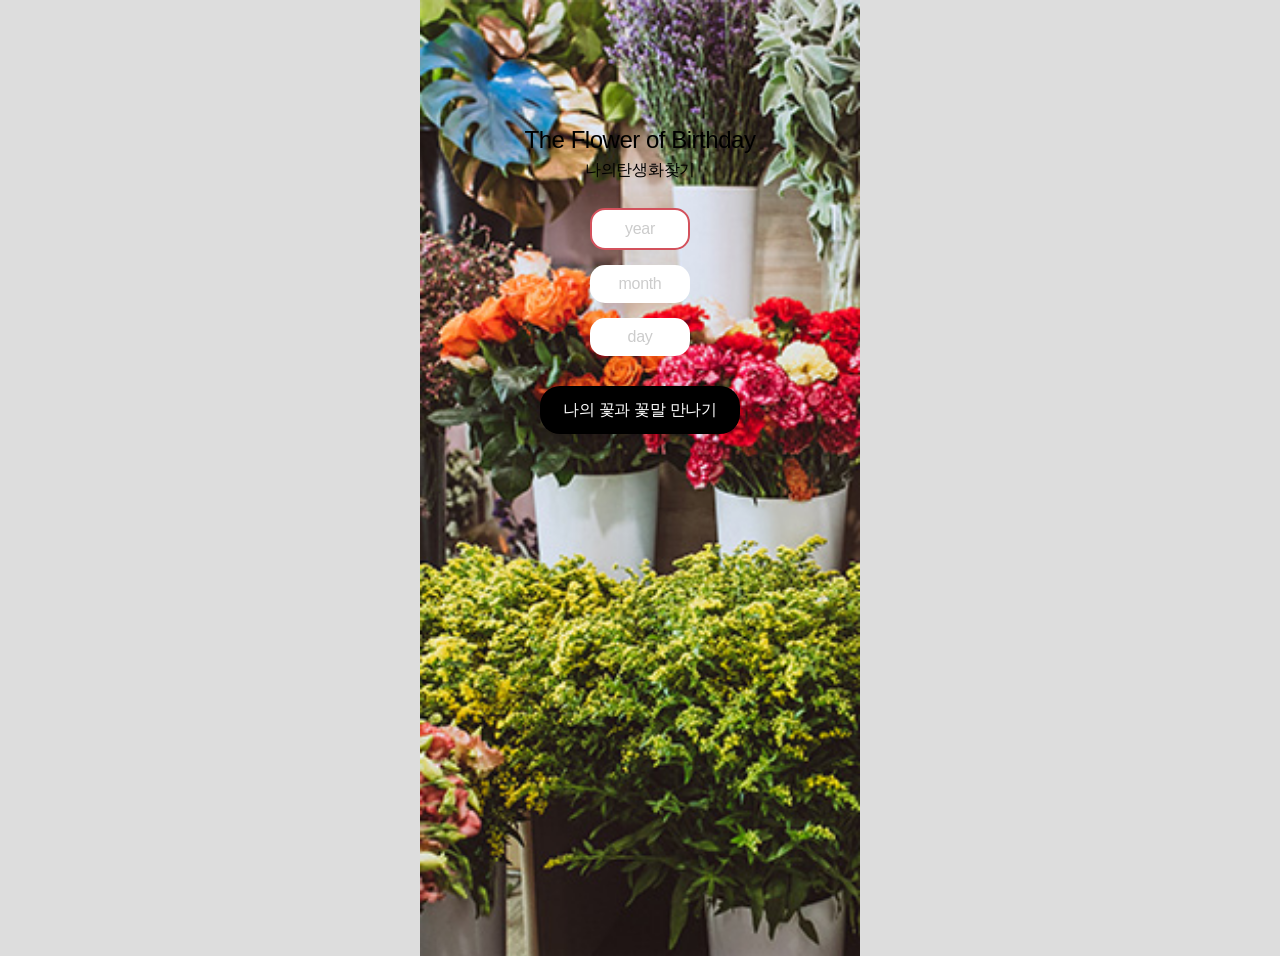
==== index.html @ 001ec22d "first" ====
<!DOCTYPE html>
<html lang="ko">
<head>
    <meta charset="UTF-8">
    <meta name="viewport" content="width=device-width, initial-scale=1.0">
    <meta name="description" content="">
    <meta name="viewport" content="">
    <title>birthday_flower</title>
    <link rel="shortcut icon" href="./images/birthflower_favicon.png" type="image/x-icon">
    <link rel="stylesheet" href="./styles/reset.css">
    <link rel="stylesheet" href="./styles/index.css">
</head>
<body>
    <div id="wrap">
        <div id="title">
            <p>The Flower of Birthday</p>
            <h1>나의<span>탄생화</span>찾기<h1>
        </div>
        <form action="#" method="get" id="birthday_frm">
            <input autofocus type="text" name="user_year" placeholder="year" id="user_year">
            <input type="text" name="user_month" placeholder="month" id="user_month">
            <input type="text" name="user_day" placeholder="day" id="user_day">
            <button onclick="window.location.href='./result.html'" type="button" id="birthday_btn">나의 꽃과 꽃말 만나기</button>
        </form>
        <!-- <ol id="contents">
            <li class="year">year</li>
            <li class="month">month</li>
            <li class="day">day</li>
        </ol>
        <a href="./result.html class="birthday_btn">나의 꽃과 꽃말 만나기</a> -->
    </div>
</body>
</html>
---- styles/index.css ----
body {background-color: #ddd;}
body #wrap {
    background-color: #fff;
    width: 440px; height: 956px;
    margin: 0 auto;
    background-image: url(../images/bg1.jpg);
    background-size: 200% auto;
    /* background-size: cover; -이미지가 잘려도 요소를 채움 */
    /* background-size: 250px auto; -순서 w h */
    /* background-repeat: no-repeat; -이미지가 화면보다 작아서 반복되는게 보일때 */
    /* background-position: center; -순서 x y */
    padding: 128px 65px 780px 65px;
    text-align: center;
}
body #wrap #title {
    margin-bottom: 30px;
}
body #wrap #title p {
    margin-bottom: 10px;
    font-size: 1.5rem;
}
body #wrap #title h1 {}
body #wrap #title h1 span {}
body #wrap #birthday_frm {}
body #wrap #birthday_frm input::placeholder {color: #ccc;}
body #wrap #birthday_frm input:focus {border:2px solid rgb(211, 81, 92)}
body #wrap #birthday_frm input {
    padding: 10px;
    text-align: center;
    border-radius: 15px;
    width: 100px;
    margin: 0 auto;
    display: block;
}
body #wrap #birthday_frm #user_year {
    margin-bottom: 15px;
}
body #wrap #birthday_frm #user_month {
    margin-bottom: 15px;
}
body #wrap #birthday_frm #user_day {
    margin-bottom: 30px;
}
body #wrap #birthday_frm #birthday_btn:hover {
    background-color: #555;
}
body #wrap #birthday_frm #birthday_btn {
    background-color: #000;
    color: #fff;
    width: 200px; height: 48px;
    border-radius: 20px;
}
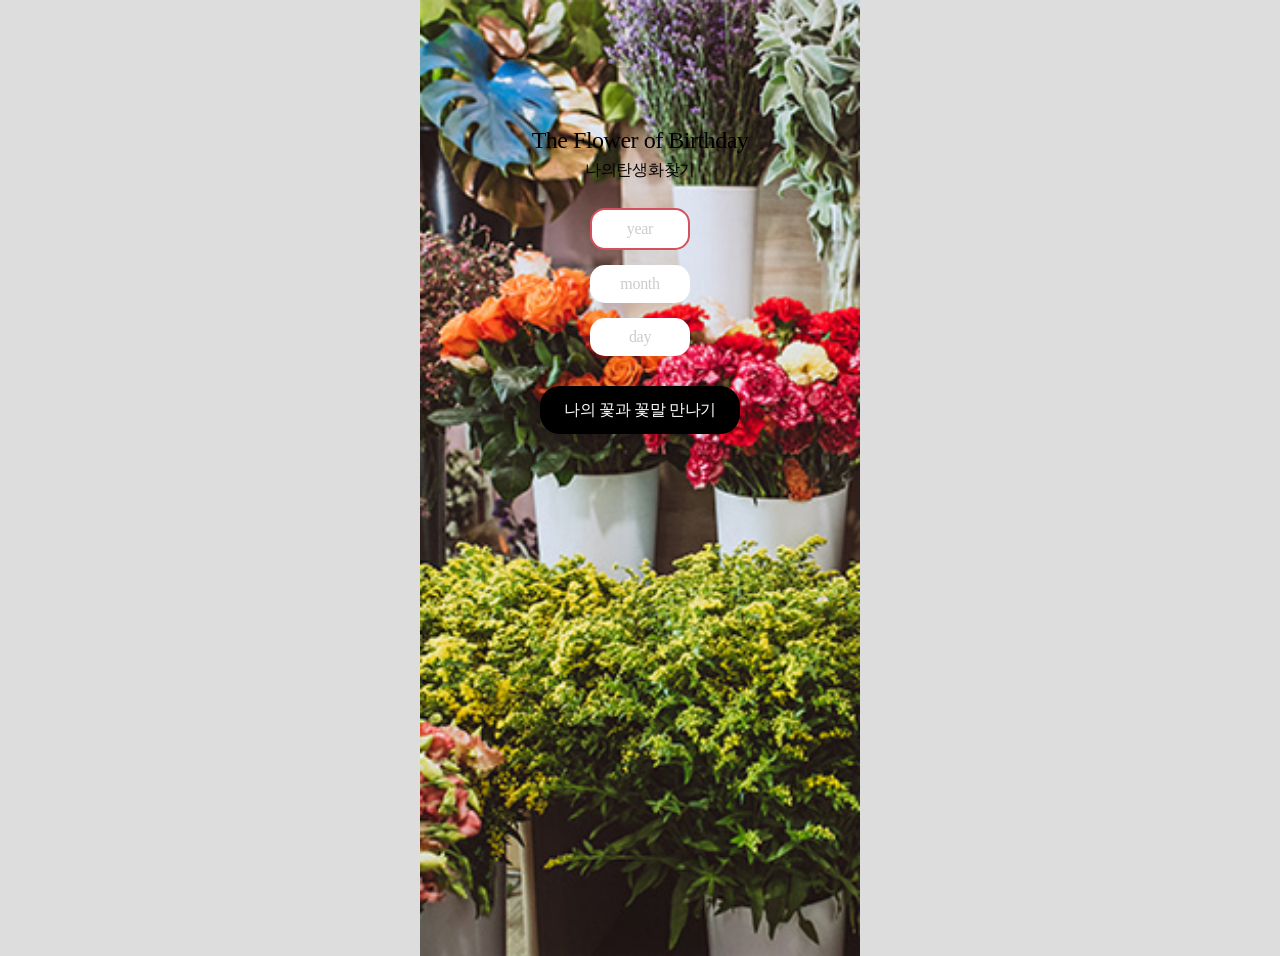
==== commit 4348a7f9: "js추가" ====
--- a/index.html
+++ b/index.html
@@ -9,6 +9,7 @@
     <link rel="shortcut icon" href="./images/birthflower_favicon.png" type="image/x-icon">
     <link rel="stylesheet" href="./styles/reset.css">
     <link rel="stylesheet" href="./styles/index.css">
+    <script src="./scripts/index.js"defer></script>
 </head>
 <body>
     <div id="wrap">
@@ -20,8 +21,13 @@
             <input autofocus type="text" name="user_year" placeholder="year" id="user_year">
             <input type="text" name="user_month" placeholder="month" id="user_month">
             <input type="text" name="user_day" placeholder="day" id="user_day">
-            <button onclick="window.location.href='./result.html'" type="button" id="birthday_btn">나의 꽃과 꽃말 만나기</button>
+            <button type="button" id="birthday_btn">나의 꽃과 꽃말 만나기</button>
+            <!-- <button onclick="window.location.href='./result.html'" type="button" id="birthday_btn">나의 꽃과 꽃말 만나기</button> -->
         </form>
+        <p class="error_msg1 error_msg">년도를 입력해주세요</p>
+        <p class="error_msg2 error_msg">태어난 달을 입력해주세요</p>
+        <p class="error_msg3 error_msg">태어난 날을 입력해주세요</p>
+        <p class="error_msg4 error_msg">숫자로만 입력해주세요</p>
         <!-- <ol id="contents">
             <li class="year">year</li>
             <li class="month">month</li>
@@ -30,4 +36,5 @@
         <a href="./result.html class="birthday_btn">나의 꽃과 꽃말 만나기</a> -->
     </div>
 </body>
-</html>+</html>
+
--- a/styles/index.css
+++ b/styles/index.css
@@ -49,4 +49,10 @@
     color: #fff;
     width: 200px; height: 48px;
     border-radius: 20px;
+}
+#wrap .error_msg {
+    font-size: 0.75rem; color: #f00;
+    font-family: '맑은 고딕',snas-serif;
+    line-height: 2; font-weight: 600;
+    display: none; /* 초기숨기기 */
 }
